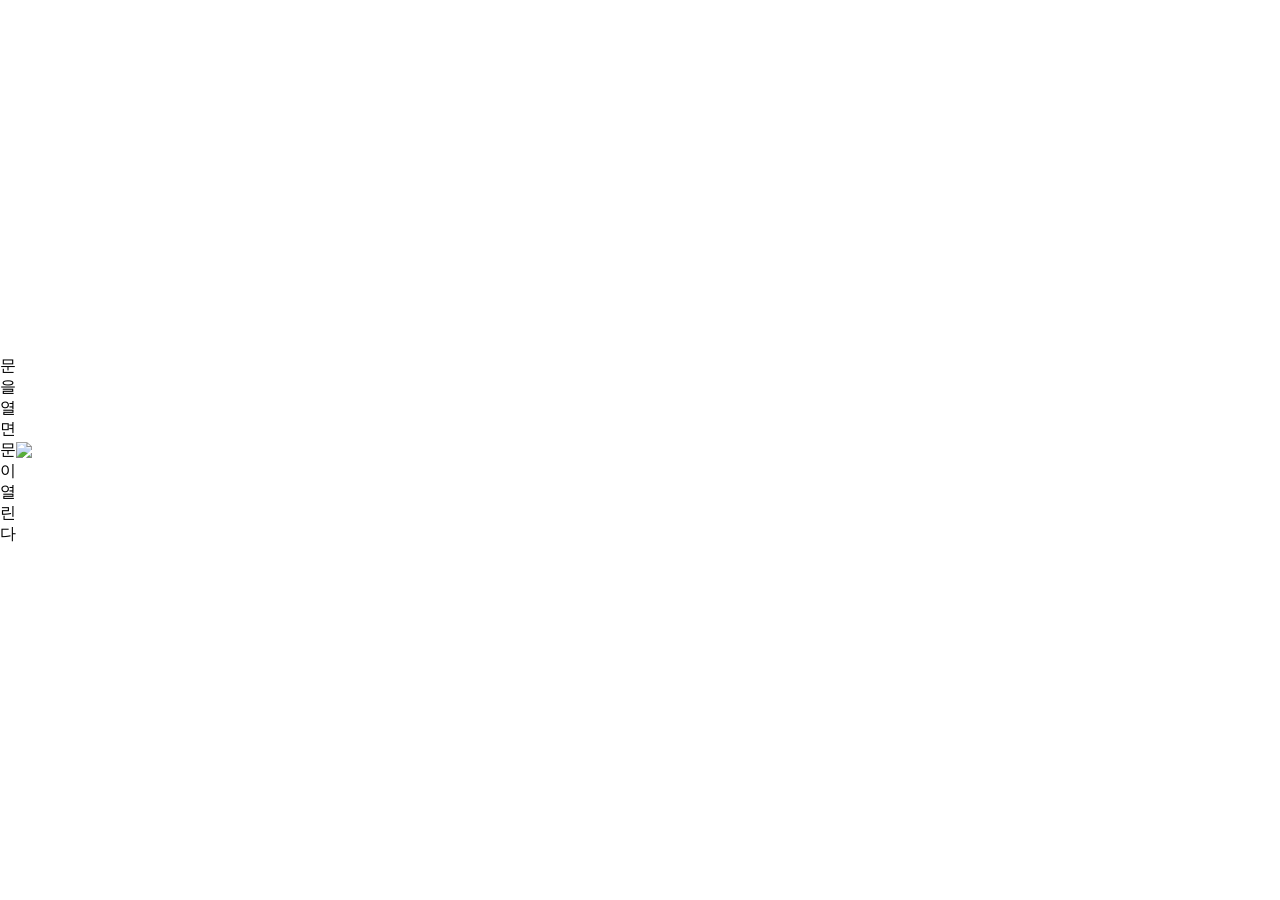
==== index.html @ 49ef2a11 "Add files via upload" ====
<!DOCTYPE html>
<html lang="ko">
<head>
    <meta charset="UTF-8">
    <meta name="viewport" content="width=device-width, initial-scale=1.0">
    <title>문을 열면 문이 열린다</title>
    <link rel="stylesheet" href="style.css">
</head>
<body>
    <p> 문을 열면 문이 열린다 </p>
    <a href="index2.html">
        <img class="대문" src="000.jpg"> 
    </a>
</body>
</html>
---- style.css ----
body {
    margin: 0;
    height: 100vh;

    display: flex;
    align-items: center;
}

.대문 {
    width: 99vw;
    height: auto;
    display: block;
}
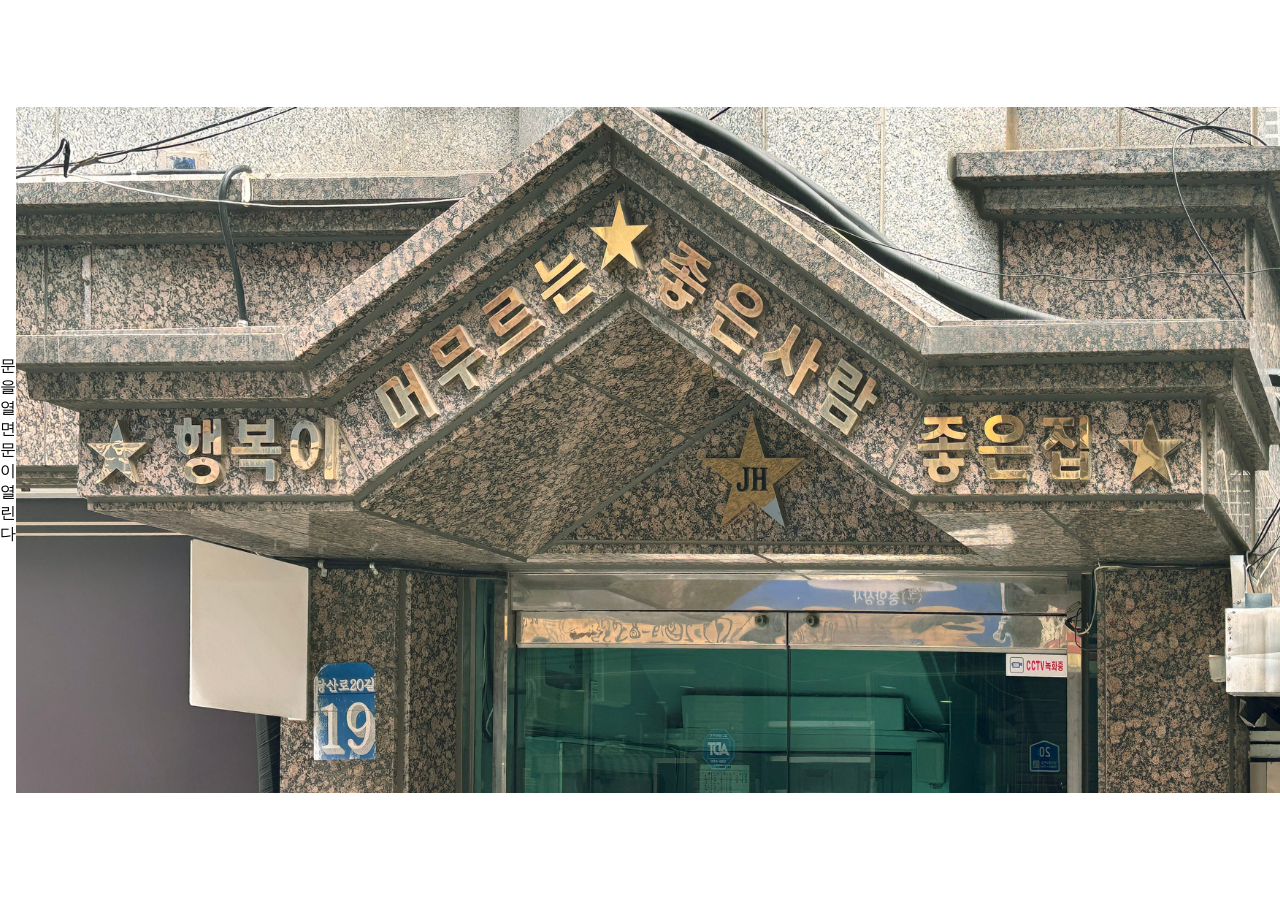
==== commit de647527: "Update index.html" ====
--- a/index.html
+++ b/index.html
@@ -9,7 +9,7 @@
 <body>
     <p> 문을 열면 문이 열린다 </p>
     <a href="index2.html">
-        <img class="대문" src="000.jpg"> 
+        <img class="대문" src="000.jpg" alt="대문"> 
     </a>
 </body>
-</html>+</html>
